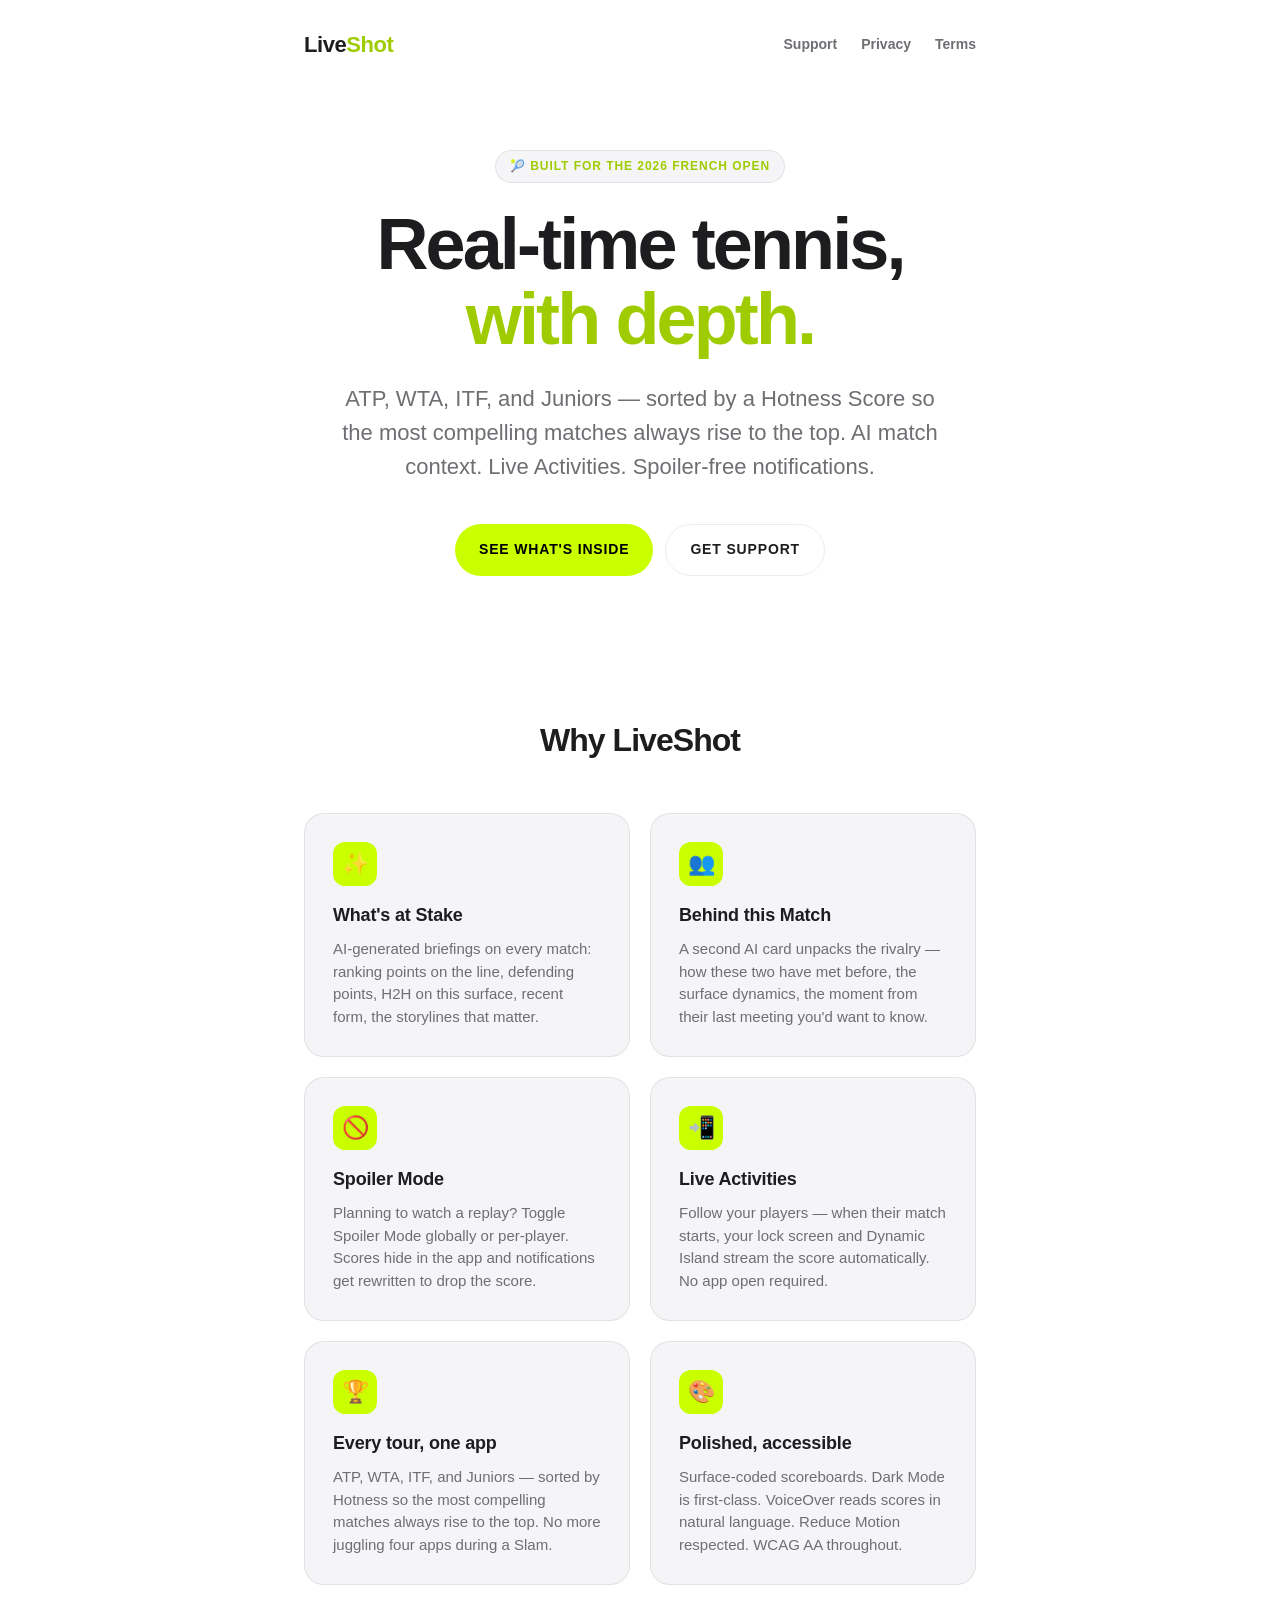
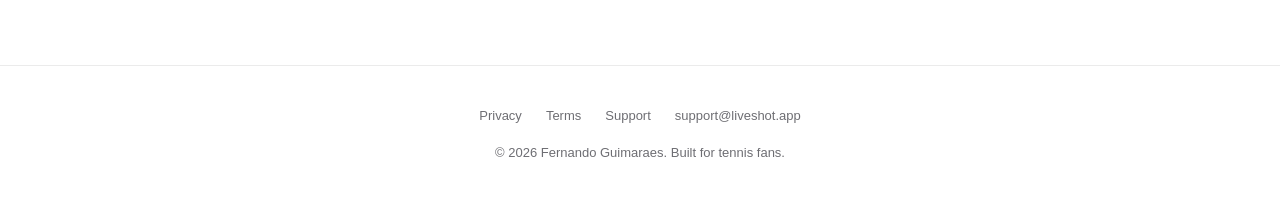
==== index.html @ b1230109 "Initial site: landing + privacy + terms + support Vanilla HTML/CSS, no build step. Lives at liveshot" ====
<!doctype html>
<html lang="en">
<head>
  <meta charset="utf-8">
  <title>LiveShot — Real-time tennis, with depth</title>
  <meta name="viewport" content="width=device-width,initial-scale=1">
  <meta name="description" content="Real-time ATP, WTA, ITF & Junior scores with AI match context, Live Activities, and spoiler-free notifications. Built for tennis fans who want depth.">
  <meta name="theme-color" content="#0a0a0a" media="(prefers-color-scheme: dark)">
  <meta name="theme-color" content="#ffffff" media="(prefers-color-scheme: light)">

  <!-- Open Graph / social -->
  <meta property="og:title" content="LiveShot — Real-time tennis, with depth">
  <meta property="og:description" content="Real-time ATP, WTA, ITF & Junior scores with AI match context, Live Activities, and spoiler-free notifications.">
  <meta property="og:type" content="website">
  <meta property="og:url" content="https://liveshot.app">
  <meta name="twitter:card" content="summary_large_image">

  <link rel="icon" href="data:image/svg+xml,%3Csvg xmlns='http://www.w3.org/2000/svg' viewBox='0 0 100 100'%3E%3Ctext y='.9em' font-size='90'%3E%F0%9F%8E%BE%3C/text%3E%3C/svg%3E">
  <link rel="stylesheet" href="/assets/style.css">
</head>
<body>
  <header class="site-header">
    <a href="/" class="brand">Live<span class="dot">Shot</span></a>
    <nav class="nav">
      <a href="/support/">Support</a>
      <a href="/privacy/">Privacy</a>
      <a href="/terms/">Terms</a>
    </nav>
  </header>

  <main>
    <section class="hero">
      <span class="hero-badge">🎾 Built for the 2026 French Open</span>
      <h1>Real-time tennis,<br><span class="accent">with depth.</span></h1>
      <p class="tagline">
        ATP, WTA, ITF, and Juniors — sorted by a Hotness Score so the
        most compelling matches always rise to the top. AI match context.
        Live Activities. Spoiler-free notifications.
      </p>
      <div class="cta-row">
        <!-- App Store link will live here once submission is approved. -->
        <a class="btn btn-primary" href="#features">See what's inside</a>
        <a class="btn btn-ghost" href="/support/">Get support</a>
      </div>
    </section>

    <section id="features" class="features">
      <h2>Why LiveShot</h2>
      <div class="feature-grid">
        <div class="feature-card">
          <div class="icon">✨</div>
          <h3>What's at Stake</h3>
          <p>AI-generated briefings on every match: ranking points on the line, defending points, H2H on this surface, recent form, the storylines that matter.</p>
        </div>
        <div class="feature-card">
          <div class="icon">👥</div>
          <h3>Behind this Match</h3>
          <p>A second AI card unpacks the rivalry — how these two have met before, the surface dynamics, the moment from their last meeting you'd want to know.</p>
        </div>
        <div class="feature-card">
          <div class="icon">🚫</div>
          <h3>Spoiler Mode</h3>
          <p>Planning to watch a replay? Toggle Spoiler Mode globally or per-player. Scores hide in the app and notifications get rewritten to drop the score.</p>
        </div>
        <div class="feature-card">
          <div class="icon">📲</div>
          <h3>Live Activities</h3>
          <p>Follow your players — when their match starts, your lock screen and Dynamic Island stream the score automatically. No app open required.</p>
        </div>
        <div class="feature-card">
          <div class="icon">🏆</div>
          <h3>Every tour, one app</h3>
          <p>ATP, WTA, ITF, and Juniors — sorted by Hotness so the most compelling matches always rise to the top. No more juggling four apps during a Slam.</p>
        </div>
        <div class="feature-card">
          <div class="icon">🎨</div>
          <h3>Polished, accessible</h3>
          <p>Surface-coded scoreboards. Dark Mode is first-class. VoiceOver reads scores in natural language. Reduce Motion respected. WCAG AA throughout.</p>
        </div>
      </div>
    </section>
  </main>

  <footer class="site-footer">
    <div class="footer-links">
      <a href="/privacy/">Privacy</a>
      <a href="/terms/">Terms</a>
      <a href="/support/">Support</a>
      <a href="mailto:support@liveshot.app">support@liveshot.app</a>
    </div>
    <div>© 2026 Fernando Guimaraes. Built for tennis fans.</div>
  </footer>
</body>
</html>
---- assets/style.css ----
/* LiveShot — liveshot.app
 * Vanilla CSS, no build step. Brand mirrors the iOS app:
 *   - #CAFF00 lime as primary accent
 *   - #9FCC00 deep lime for text on light backgrounds (WCAG AA on white)
 *   - Heavy black weights, tracking-tight
 *   - Mobile-first
 */

:root {
  --lime: #CAFF00;
  --lime-deep: #9FCC00;
  --bg: #0a0a0a;
  --surface: #141414;
  --surface-2: #1f1f1f;
  --text: #f5f5f5;
  --text-muted: #a1a1a1;
  --border: rgba(255, 255, 255, 0.08);
  --content-max: 720px;
}

@media (prefers-color-scheme: light) {
  :root {
    --bg: #ffffff;
    --surface: #f5f5f7;
    --surface-2: #ebebed;
    --text: #1d1d1f;
    --text-muted: #6e6e73;
    --border: rgba(0, 0, 0, 0.08);
  }
}

* { box-sizing: border-box; }

html { -webkit-text-size-adjust: 100%; }

body {
  margin: 0;
  font-family: -apple-system, BlinkMacSystemFont, "SF Pro Text", "Helvetica Neue", Arial, sans-serif;
  font-size: 17px;
  line-height: 1.55;
  background: var(--bg);
  color: var(--text);
  -webkit-font-smoothing: antialiased;
  -moz-osx-font-smoothing: grayscale;
}

a {
  color: var(--lime-deep);
  text-decoration: none;
  border-bottom: 1px solid transparent;
  transition: border-color 0.15s ease;
}
a:hover { border-bottom-color: var(--lime-deep); }

/* ------- Site chrome (header + footer) ------- */

.site-header {
  padding: 28px 24px;
  display: flex;
  justify-content: space-between;
  align-items: center;
  max-width: var(--content-max);
  margin: 0 auto;
}

.site-header a {
  border: none;
}

.brand {
  font-weight: 900;
  font-size: 22px;
  letter-spacing: -0.02em;
  color: var(--text);
}

.brand .dot {
  color: var(--lime-deep);
}

.nav {
  display: flex;
  gap: 24px;
  font-size: 14px;
  font-weight: 600;
}

.nav a {
  color: var(--text-muted);
}

.site-footer {
  margin-top: 80px;
  padding: 40px 24px;
  border-top: 1px solid var(--border);
  text-align: center;
  font-size: 13px;
  color: var(--text-muted);
}

.site-footer .footer-links {
  display: flex;
  gap: 24px;
  justify-content: center;
  margin-bottom: 16px;
  flex-wrap: wrap;
}

.site-footer a {
  color: var(--text-muted);
}

/* ------- Landing page ------- */

.hero {
  text-align: center;
  padding: 60px 24px 80px;
  max-width: 920px;
  margin: 0 auto;
}

.hero-badge {
  display: inline-block;
  padding: 6px 14px;
  background: var(--surface);
  border: 1px solid var(--border);
  border-radius: 999px;
  font-size: 12px;
  font-weight: 700;
  letter-spacing: 0.08em;
  color: var(--lime-deep);
  margin-bottom: 24px;
  text-transform: uppercase;
}

.hero h1 {
  font-size: clamp(40px, 8vw, 72px);
  font-weight: 900;
  letter-spacing: -0.04em;
  line-height: 1.05;
  margin: 0 0 24px;
}

.hero h1 .accent {
  color: var(--lime-deep);
}

.hero .tagline {
  font-size: clamp(18px, 3.5vw, 22px);
  color: var(--text-muted);
  max-width: 600px;
  margin: 0 auto 40px;
}

.hero .cta-row {
  display: flex;
  gap: 12px;
  justify-content: center;
  flex-wrap: wrap;
}

.btn {
  display: inline-flex;
  align-items: center;
  gap: 8px;
  padding: 14px 24px;
  border-radius: 999px;
  font-weight: 800;
  font-size: 14px;
  letter-spacing: 0.06em;
  text-transform: uppercase;
  border: none;
}

.btn-primary {
  background: var(--lime);
  color: #000;
}
.btn-primary:hover {
  background: var(--lime-deep);
  color: #000;
}

.btn-ghost {
  background: transparent;
  color: var(--text);
  border: 1px solid var(--border);
}
.btn-ghost:hover {
  border-color: var(--lime-deep);
  color: var(--lime-deep);
}

/* Feature grid */

.features {
  max-width: var(--content-max);
  margin: 60px auto 0;
  padding: 0 24px;
}

.features h2 {
  font-size: 32px;
  font-weight: 900;
  letter-spacing: -0.03em;
  text-align: center;
  margin: 0 0 48px;
}

.feature-grid {
  display: grid;
  grid-template-columns: repeat(auto-fit, minmax(280px, 1fr));
  gap: 20px;
}

.feature-card {
  background: var(--surface);
  border: 1px solid var(--border);
  border-radius: 20px;
  padding: 28px;
}

.feature-card .icon {
  display: inline-flex;
  align-items: center;
  justify-content: center;
  width: 44px;
  height: 44px;
  border-radius: 12px;
  background: var(--lime);
  color: #000;
  font-size: 22px;
  margin-bottom: 16px;
}

.feature-card h3 {
  font-size: 18px;
  font-weight: 800;
  letter-spacing: -0.01em;
  margin: 0 0 8px;
}

.feature-card p {
  font-size: 15px;
  color: var(--text-muted);
  margin: 0;
  line-height: 1.5;
}

/* ------- Document pages (privacy / terms / support) ------- */

.doc {
  max-width: var(--content-max);
  margin: 0 auto;
  padding: 0 24px 40px;
}

.doc h1 {
  font-size: clamp(32px, 6vw, 48px);
  font-weight: 900;
  letter-spacing: -0.03em;
  line-height: 1.1;
  margin: 24px 0 16px;
}

.doc h2 {
  font-size: 22px;
  font-weight: 800;
  letter-spacing: -0.02em;
  margin: 48px 0 16px;
  padding-top: 24px;
  border-top: 1px solid var(--border);
}

.doc h2:first-of-type {
  border-top: none;
  padding-top: 0;
}

.doc h3 {
  font-size: 17px;
  font-weight: 700;
  margin: 28px 0 8px;
}

.doc p {
  margin: 0 0 16px;
}

.doc ul, .doc ol {
  padding-left: 24px;
  margin: 0 0 16px;
}

.doc li {
  margin-bottom: 6px;
}

.doc .meta {
  font-size: 14px;
  color: var(--text-muted);
  margin-bottom: 32px;
}

.doc table {
  width: 100%;
  border-collapse: collapse;
  font-size: 14px;
  margin: 16px 0 24px;
}

.doc table th,
.doc table td {
  padding: 10px 12px;
  text-align: left;
  border-bottom: 1px solid var(--border);
  vertical-align: top;
}

.doc table th {
  font-weight: 700;
  color: var(--text-muted);
  text-transform: uppercase;
  font-size: 12px;
  letter-spacing: 0.05em;
}

.doc strong { font-weight: 700; }

.doc code {
  font-family: ui-monospace, SFMono-Regular, "SF Mono", Menlo, monospace;
  font-size: 0.9em;
  background: var(--surface);
  padding: 2px 6px;
  border-radius: 4px;
}

/* ------- Support page ------- */

.faq {
  margin-top: 32px;
}

.faq details {
  border-bottom: 1px solid var(--border);
  padding: 20px 0;
}

.faq details:first-of-type { border-top: 1px solid var(--border); }

.faq summary {
  font-weight: 700;
  font-size: 17px;
  cursor: pointer;
  list-style: none;
  display: flex;
  justify-content: space-between;
  align-items: center;
  gap: 16px;
}

.faq summary::-webkit-details-marker { display: none; }

.faq summary::after {
  content: "+";
  font-size: 24px;
  font-weight: 400;
  color: var(--lime-deep);
  transition: transform 0.2s ease;
}

.faq details[open] summary::after {
  transform: rotate(45deg);
}

.faq details p {
  margin: 12px 0 0;
  color: var(--text-muted);
}

.contact-card {
  margin-top: 48px;
  background: var(--surface);
  border: 1px solid var(--border);
  border-radius: 20px;
  padding: 32px;
  text-align: center;
}

.contact-card h2 {
  border-top: none;
  padding-top: 0;
  margin-top: 0;
}

.contact-card .email {
  font-family: ui-monospace, SFMono-Regular, monospace;
  font-size: 18px;
  color: var(--lime-deep);
  font-weight: 700;
  margin-bottom: 0;
}

/* ------- 404 ------- */

.error-page {
  min-height: 60vh;
  display: flex;
  flex-direction: column;
  align-items: center;
  justify-content: center;
  text-align: center;
  padding: 40px 24px;
}

.error-page h1 {
  font-size: 96px;
  font-weight: 900;
  letter-spacing: -0.05em;
  margin: 0;
  color: var(--lime-deep);
}

.error-page p {
  font-size: 18px;
  color: var(--text-muted);
  margin: 16px 0 32px;
}
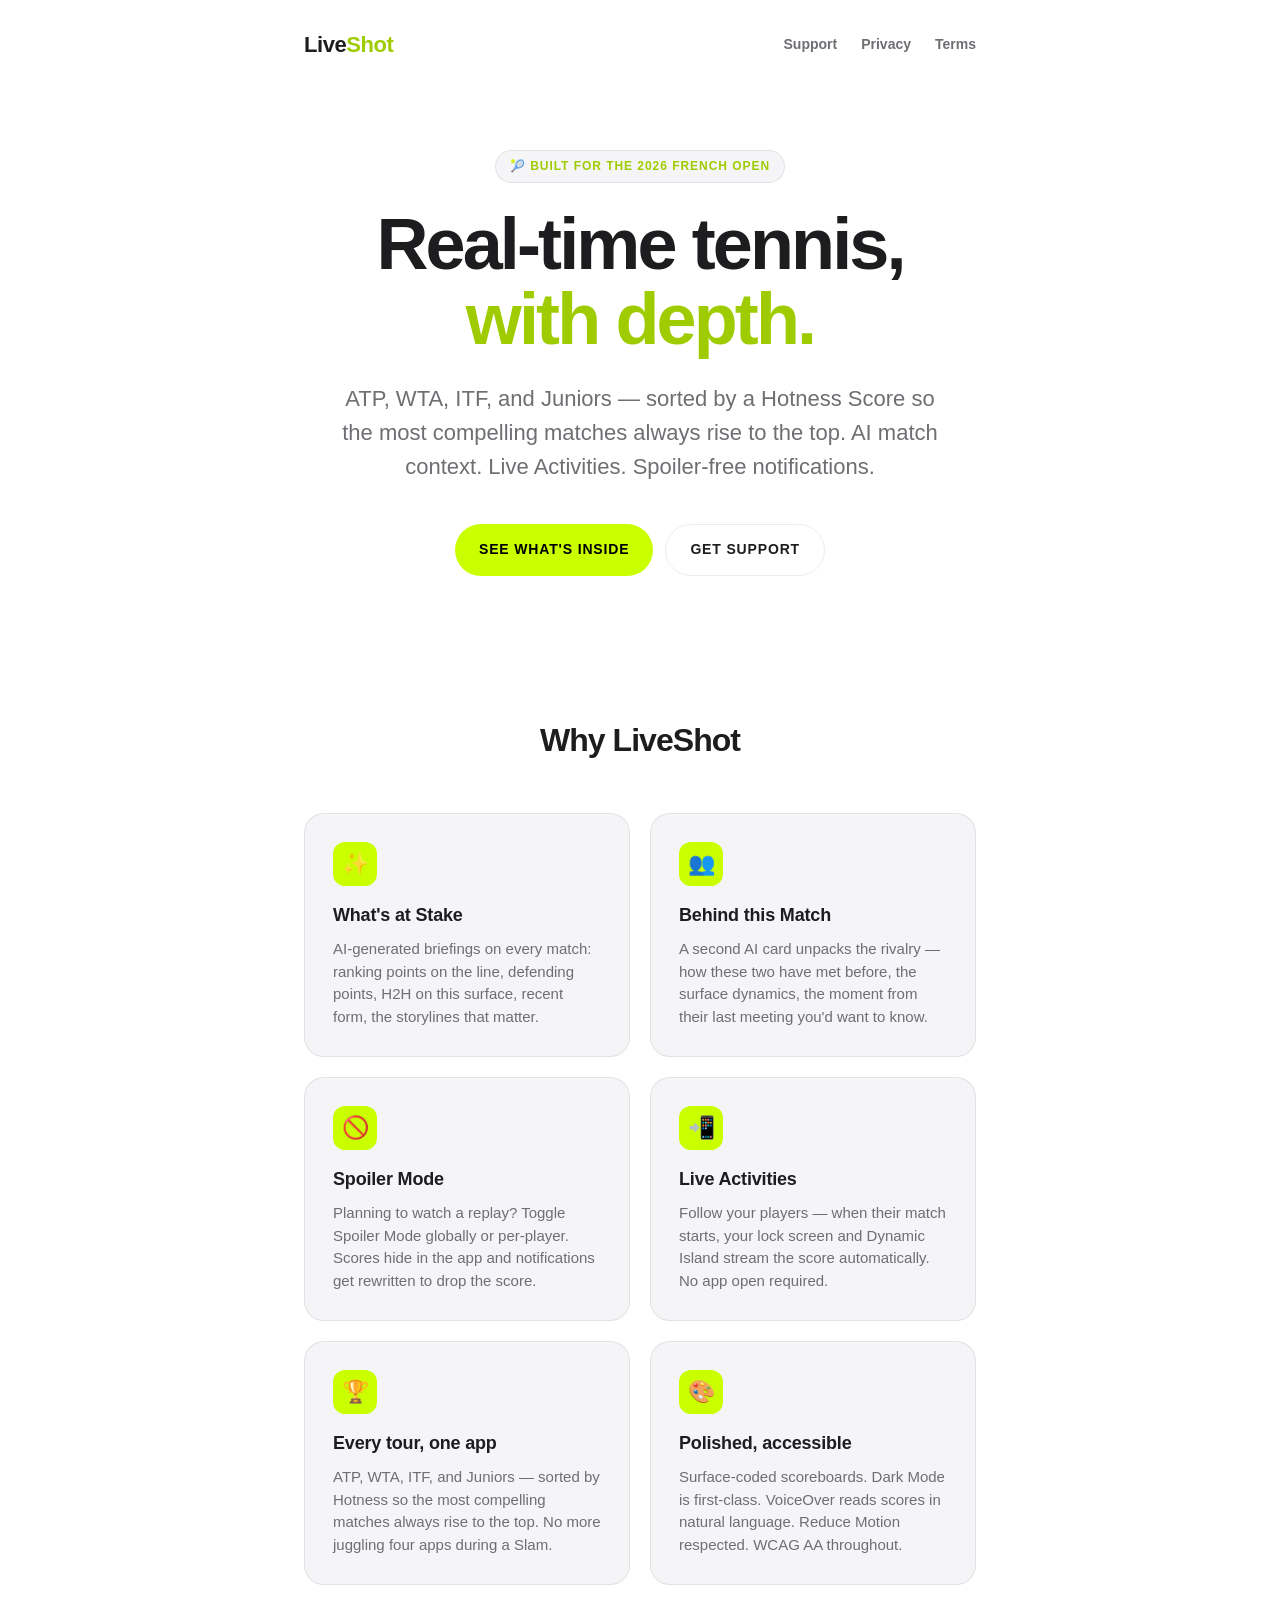
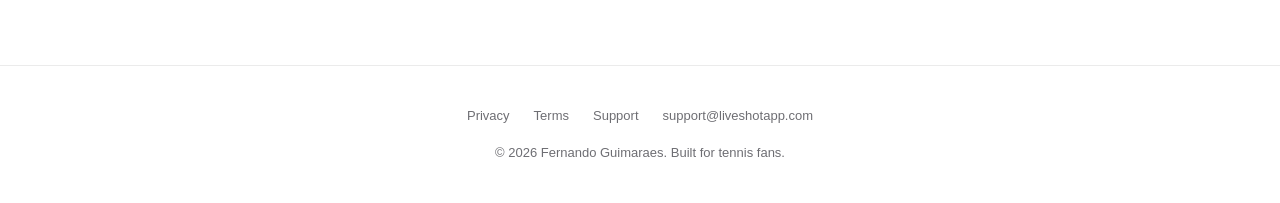
==== commit 57688951: "Rename liveshot.app → liveshotapp.com The .app domain was already taken. Switched to liveshotapp.com" ====
--- a/index.html
+++ b/index.html
@@ -12,7 +12,7 @@
   <meta property="og:title" content="LiveShot — Real-time tennis, with depth">
   <meta property="og:description" content="Real-time ATP, WTA, ITF & Junior scores with AI match context, Live Activities, and spoiler-free notifications.">
   <meta property="og:type" content="website">
-  <meta property="og:url" content="https://liveshot.app">
+  <meta property="og:url" content="https://liveshotapp.com">
   <meta name="twitter:card" content="summary_large_image">
 
   <link rel="icon" href="data:image/svg+xml,%3Csvg xmlns='http://www.w3.org/2000/svg' viewBox='0 0 100 100'%3E%3Ctext y='.9em' font-size='90'%3E%F0%9F%8E%BE%3C/text%3E%3C/svg%3E">
@@ -86,7 +86,7 @@
       <a href="/privacy/">Privacy</a>
       <a href="/terms/">Terms</a>
       <a href="/support/">Support</a>
-      <a href="mailto:support@liveshot.app">support@liveshot.app</a>
+      <a href="mailto:support@liveshotapp.com">support@liveshotapp.com</a>
     </div>
     <div>© 2026 Fernando Guimaraes. Built for tennis fans.</div>
   </footer>
